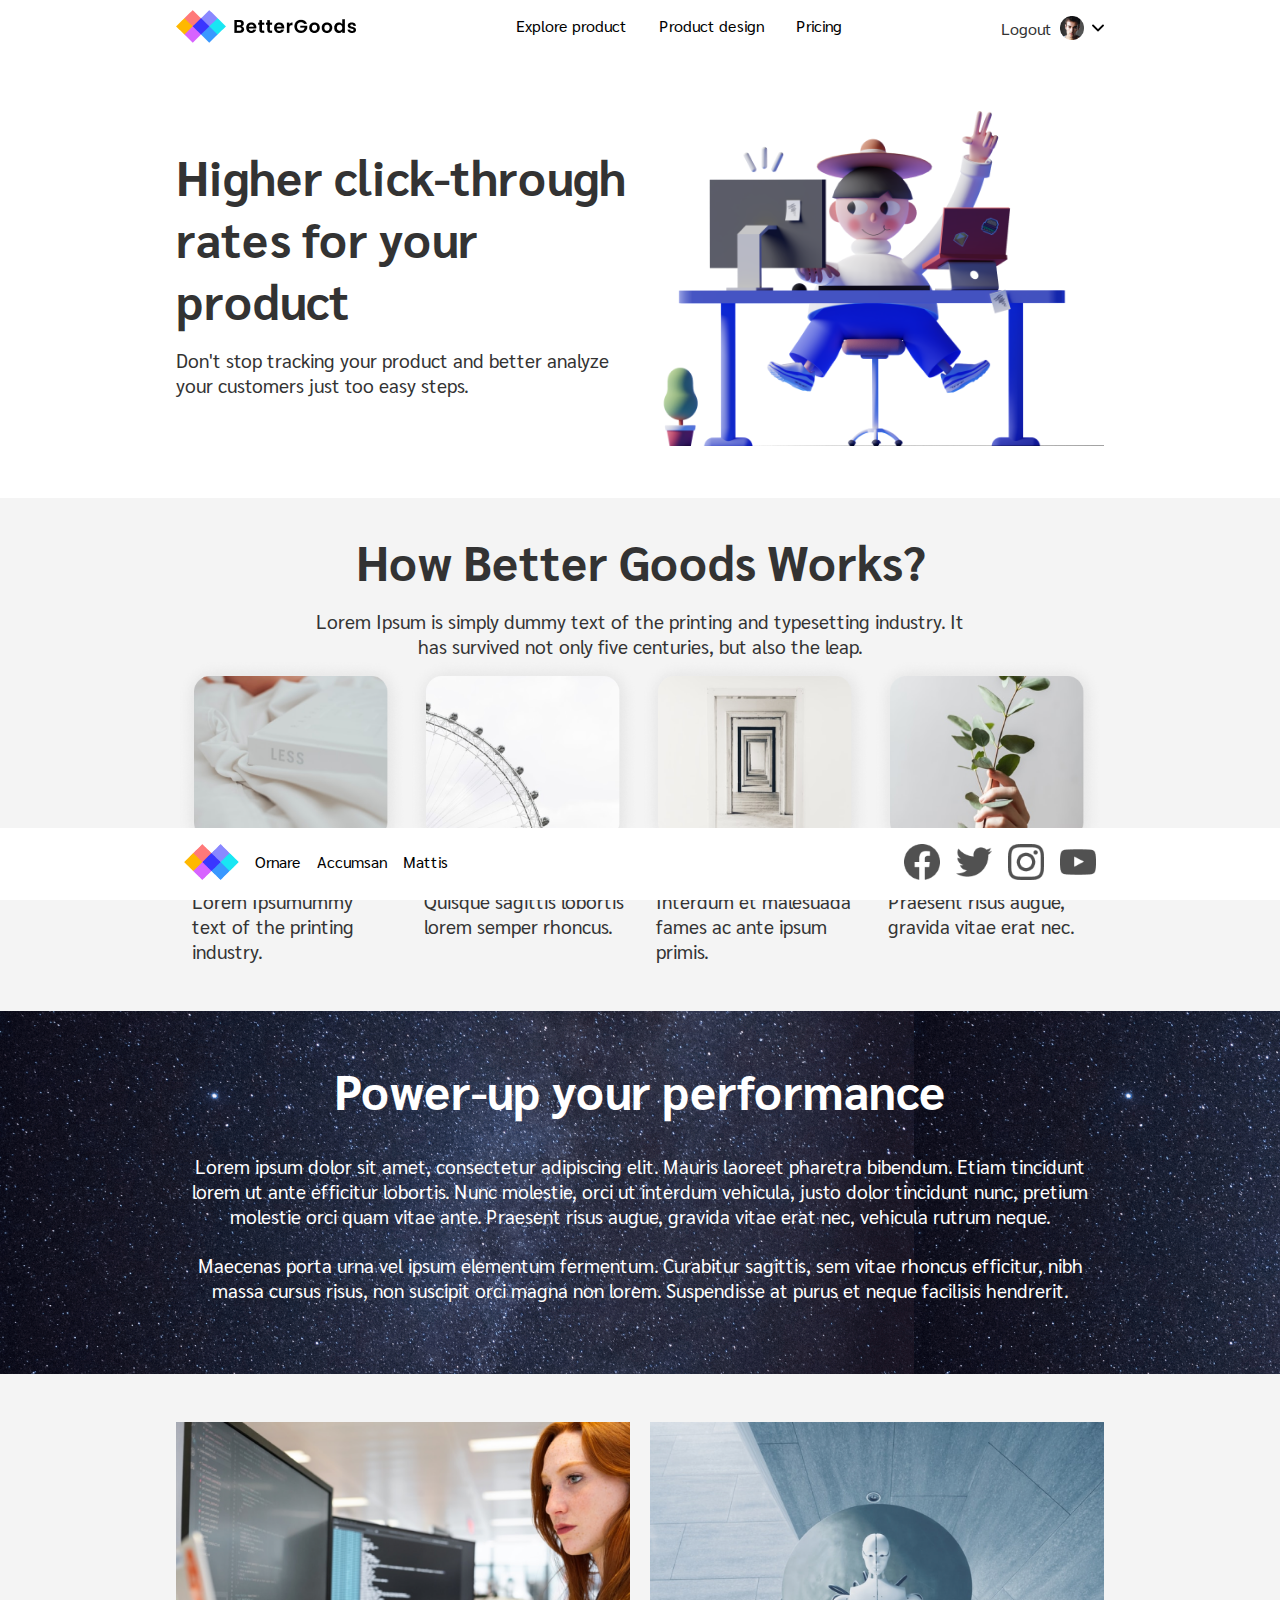
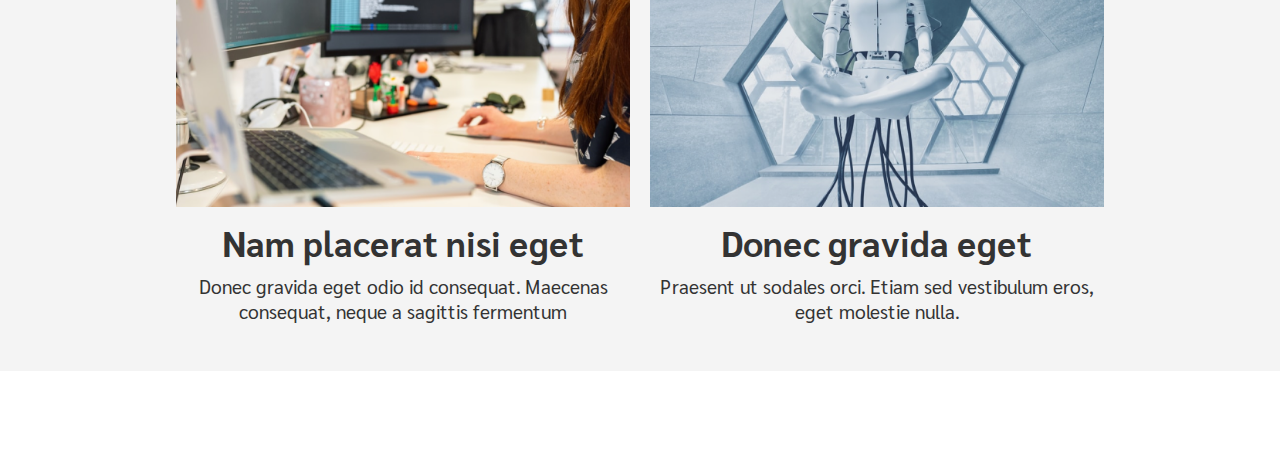
==== web.html @ ad77cd28 "add test-2" ====
<!DOCTYPE html>
<html lang="en">
  <head>
    <meta charset="UTF-8" />
    <meta http-equiv="X-UA-Compatible" content="IE=edge" />
    <meta name="viewport" content="width=device-width, initial-scale=1.0" />
    <title>Test-2</title>
    <link rel="preconnect" href="https://fonts.googleapis.com" />
    <link rel="preconnect" href="https://fonts.gstatic.com" crossorigin />
    <link
      href="https://fonts.googleapis.com/css2?family=Sarabun&display=swap"
      rel="stylesheet"
    />
    <link rel="stylesheet" href="assets/styles/reset.css" />
    <link rel="stylesheet" href="assets/styles/web.css" />
  </head>
  <body>
    <header>
      <div class="wrapper">
        <div class="logo">
          <a href="#"
            ><img src="assets/imgs/logo-full.png" class="img-logo"
          /></a>
        </div>
        <nav>
          <ul>
            <li>
              <a href="#">Explore product</a>
            </li>
            <li>
              <a href="#">Product design</a>
            </li>
            <li>
              <a href="#">Pricing</a>
            </li>
          </ul>
        </nav>
        <div class="logout">
          <a href="#"
            >Logout
            <img src="assets/imgs/profile.png" height="24" class="mx-2" />
            <img src="assets/imgs/down-arrow.png" height="12"
          /></a>
        </div>
      </div>
    </header>
    <div class="body">
      <div class="wrapper">
        <div class="hero">
          <div class="hero-text">
            <h1>Higher click-through rates for your product</h1>
            <p>
              Don't stop tracking your product and better analyze your customers
              just too easy steps.
            </p>
          </div>
          <div class="hero-img">
            <img src="assets/imgs/click-through-rate.png" class="responsive" />
          </div>
        </div>
      </div>
      <div class="features">
        <div class="wrapper">
          <div class="features-text">
            <h1 class="text-center">How Better Goods Works?</h1>
            <p class="text-center">
              Lorem Ipsum is simply dummy text of the printing and typesetting
              industry. It has survived not only five centuries, but also the
              leap.
            </p>
          </div>
          <div class="features-lists">
            <div class="features-cards">
              <img src="assets/imgs/how-it-work-1.png" class="responsive" />
              <p>
                <b>1.Lorem ipsum Order</b><br />
                Lorem Ipsumummy text of the printing industry.
              </p>
            </div>
            <div class="features-cards">
              <img src="assets/imgs/how-it-work-2.png" class="responsive" />
              <p>
                <b>2.Odee lorem ipsum</b><br />
                Quisque sagittis lobortis lorem semper rhoncus.
              </p>
            </div>
            <div class="features-cards">
              <img src="assets/imgs/how-it-work-3.png" class="responsive" />
              <p>
                <b>3.Odee lorem ipsum</b><br />
                Interdum et malesuada fames ac ante ipsum primis.
              </p>
            </div>
            <div class="features-cards">
              <img src="assets/imgs/how-it-work-4.png" class="responsive" />
              <p>
                <b>4.Odee lorem ipsum</b><br />
                Praesent risus augue, gravida vitae erat nec.
              </p>
            </div>
          </div>
        </div>
      </div>
      <div class="description">
        <div class="wrapper">
          <div class="description-text">
            <h1 class="text-center">Power-up your performance</h1>
            <p class="text-center">
              Lorem ipsum dolor sit amet, consectetur adipiscing elit. Mauris
              laoreet pharetra bibendum. Etiam tincidunt lorem ut ante efficitur
              lobortis. Nunc molestie, orci ut interdum vehicula, justo dolor
              tincidunt nunc, pretium molestie orci quam vitae ante. Praesent
              risus augue, gravida vitae erat nec, vehicula rutrum neque.
            </p>
            <p class="text-center">
              Maecenas porta urna vel ipsum elementum fermentum. Curabitur
              sagittis, sem vitae rhoncus efficitur, nibh massa cursus risus,
              non suscipit orci magna non lorem. Suspendisse at purus et neque
              facilisis hendrerit.
            </p>
          </div>
        </div>
      </div>
      <div class="more">
        <div class="wrapper">
          <div class="more-lists">
            <div class="more-cards">
              <img src="assets/imgs/power-up-2.png" class="responsive" />
              <h2 class="text-center">Nam placerat nisi eget</h2>
              <p class="text-center">
                Donec gravida eget odio id consequat. Maecenas consequat, neque
                a sagittis fermentum
              </p>
            </div>
            <div class="more-cards">
              <img src="assets/imgs/power-up-3.png" class="responsive" />
              <h2 class="text-center">Donec gravida eget</h2>
              <p class="text-center">
                Praesent ut sodales orci. Etiam sed vestibulum eros, eget
                molestie nulla.
              </p>
            </div>
          </div>
        </div>
      </div>
    </div>
    <footer>
      <div class="wrapper">
        <div class="sitemap">
          <ul>
            <li>
              <a href="#"
                ><img
                  src="assets/imgs/logo-alone.png"
                  class="img-logo"
                />
              </a>
            </li>
            <li>
              <a href="#">Ornare</a>
            </li>
            <li>
              <a href="#">Accumsan</a>
            </li>
            <li>
              <a href="#">Mattis</a>
            </li>
          </ul>
        </div>
        <div class="socialmedia">
          <ul>
            <li>
              <a href="#"
                ><img src="assets/imgs/facebook-logo.png" width="36"
              /></a>
            </li>
            <li>
              <a href="#"
                ><img src="assets/imgs/twitter-logo.png" width="36"
              /></a>
            </li>
            <li>
              <a href="#"
                ><img src="assets/imgs/instagram-logo.png" width="36"
              /></a>
            </li>
            <li>
              <a href="#"
                ><img src="assets/imgs/youtube-logo.png" width="36"
              /></a>
            </li>
          </ul>
        </div>
      </div>
    </footer>
  </body>
</html>
---- assets/styles/web.css ----
html,
body {
  margin: 0;
  padding: 0;
  font-family: "Sarabun", sans-serif;
  color: #333;
}

.wrapper {
  width: 100%;
  max-width: 960px;
  margin: auto;
  padding: 0 1rem;
}
header {
  width: 100%;
  position: fixed;
  top: 0;
  background: #fff;
  -webkit-backface-visibility: hidden;
}

header .wrapper {
  display: flex;
  justify-content: space-between;
  padding: 0.5rem 1rem;
  align-items: center;
}

header .wrapper ul li a {
  text-decoration: none;
  padding: 0 1rem;
  display: block;
  line-height: 36px;
  color: #000;
}

.logout a {
  display: flex;
  align-items: center;
}

.logout .img-logo {
  height: 32px;
}

footer {
  width: 100%;
  position: fixed;
  bottom: 0;
  background: #fff;
}

footer .img-logo {
  height: 36px;
}

footer .wrapper {
  display: flex;
  justify-content: space-between;
  padding: 1rem;
  align-items: center;
}

header .wrapper ul,
footer .wrapper ul {
  display: inline-block;
  list-style: none;
  margin: 0;
  padding: 0;
}

header .wrapper ul li,
footer .wrapper ul li {
  margin: 0;
  padding: 0;
  float: left;
  height: 36px;
}

footer .wrapper ul li a {
  text-decoration: none;
  padding: 0 0.5rem;
  display: block;
  line-height: 36px;
  color: #000;
}

.body {
  padding-top: 60px;
  padding-bottom: 80px;
}

.mx-2 {
  margin-left: 0.5rem;
  margin-right: 0.5rem;
}

.mx-4 {
  margin-left: 1rem;
  margin-right: 1rem;
}

.hero {
  padding-top: 2rem;
  padding-bottom: 3rem;
  display: flex;
  align-items: center;
}

.hero-text {
  flex: 4;
  padding: 1rem 0;
}

h1 {
  font-size: 3rem;
  font-weight: bold;
  margin-bottom: 1rem;
}

h2 {
  font-size: 2.2rem;
  font-weight: bold;
  margin-top: 0.5rem;
  margin-bottom: 0.5rem;
}

p {
  font-size: 1.2rem;
}

.hero-img {
  flex: 4;
}

.features {
  padding-top: 2rem;
  padding-bottom: 3rem;
  background-color: #f3f3f3f3;
}

.features-text {
  max-width: 650px;
  margin: auto;
}

.features-lists {
  /* margin: auto;
  max-width: 860px; */
  display: flex;
}

.features-cards {
  flex: 1;
}

.features-cards p {
  padding: 0 1rem;
}

.features-cards p b {
  font-weight: bold;
}

.description {
  padding-top: 3rem;
  padding-bottom: 3rem;
  color: #fff;
  background-image: url("../imgs/power-up-1.png");
  background-size: contain;
}
.description h1 {
  margin-bottom: 2rem;
}

.description p {
  margin-bottom: 1.5rem;
}

.text-center {
  text-align: center;
}

img.responsive {
  max-width: 100%;
}

.more {
  padding-top: 3rem;
  padding-bottom: 3rem;
  background-color: #f3f3f3f3;
}

.more-lists {
  /* margin: auto;
  max-width: 860px; */
  display: flex;
  gap: 1.2rem;
}

.more-lists .more-cards {
  flex: 1;
}

@media only screen and (max-width: 767px) {
  h1 {
    font-size: 1.6rem;
    margin-bottom: 0.5rem;
  }

  h2 {
    font-size: 1.2rem;
    margin-top: 0.3rem;
    margin-bottom: 0.3rem;
  }
  p {
    font-size: 1rem;
  }
  .body {
    padding-bottom: 0;
  }
  header nav {
    display: none;
  }
  .logout .img-logo {
    height: 36px;
  }

  header .logout {
    display: none;
  }
  .hero {
    flex-direction: column-reverse;
    padding-top: 1rem;
    padding-bottom: 2rem;
  }

  .features-lists {
    flex-direction: column;
  }
  .features-cards {
    padding: 1rem;
  }
  .more {
    padding: 0;
  }

  .more .wrapper {
    padding: 0;
  }

  .more .more-lists {
    flex-direction: column;
  }
  .more-cards h2 {
    padding: 1rem 1rem 0.5rem;
  }
  .more-cards p {
    padding: 0 1rem 2rem;
  }
  footer {
    position: initial;
  }
  footer .wrapper {
    flex-direction: column;
    align-items: normal;
  }

  footer .wrapper .sitemap ul {
    display: block;
  }

  footer .wrapper .sitemap ul li {
    float: none;
    height: auto;
  }

  footer .img-logo {
    height: 50px;
  }
  
  footer .sitemap {
    padding-top: 1rem;
  }

  footer .socialmedia {
    padding: 1rem 0;
  }
}
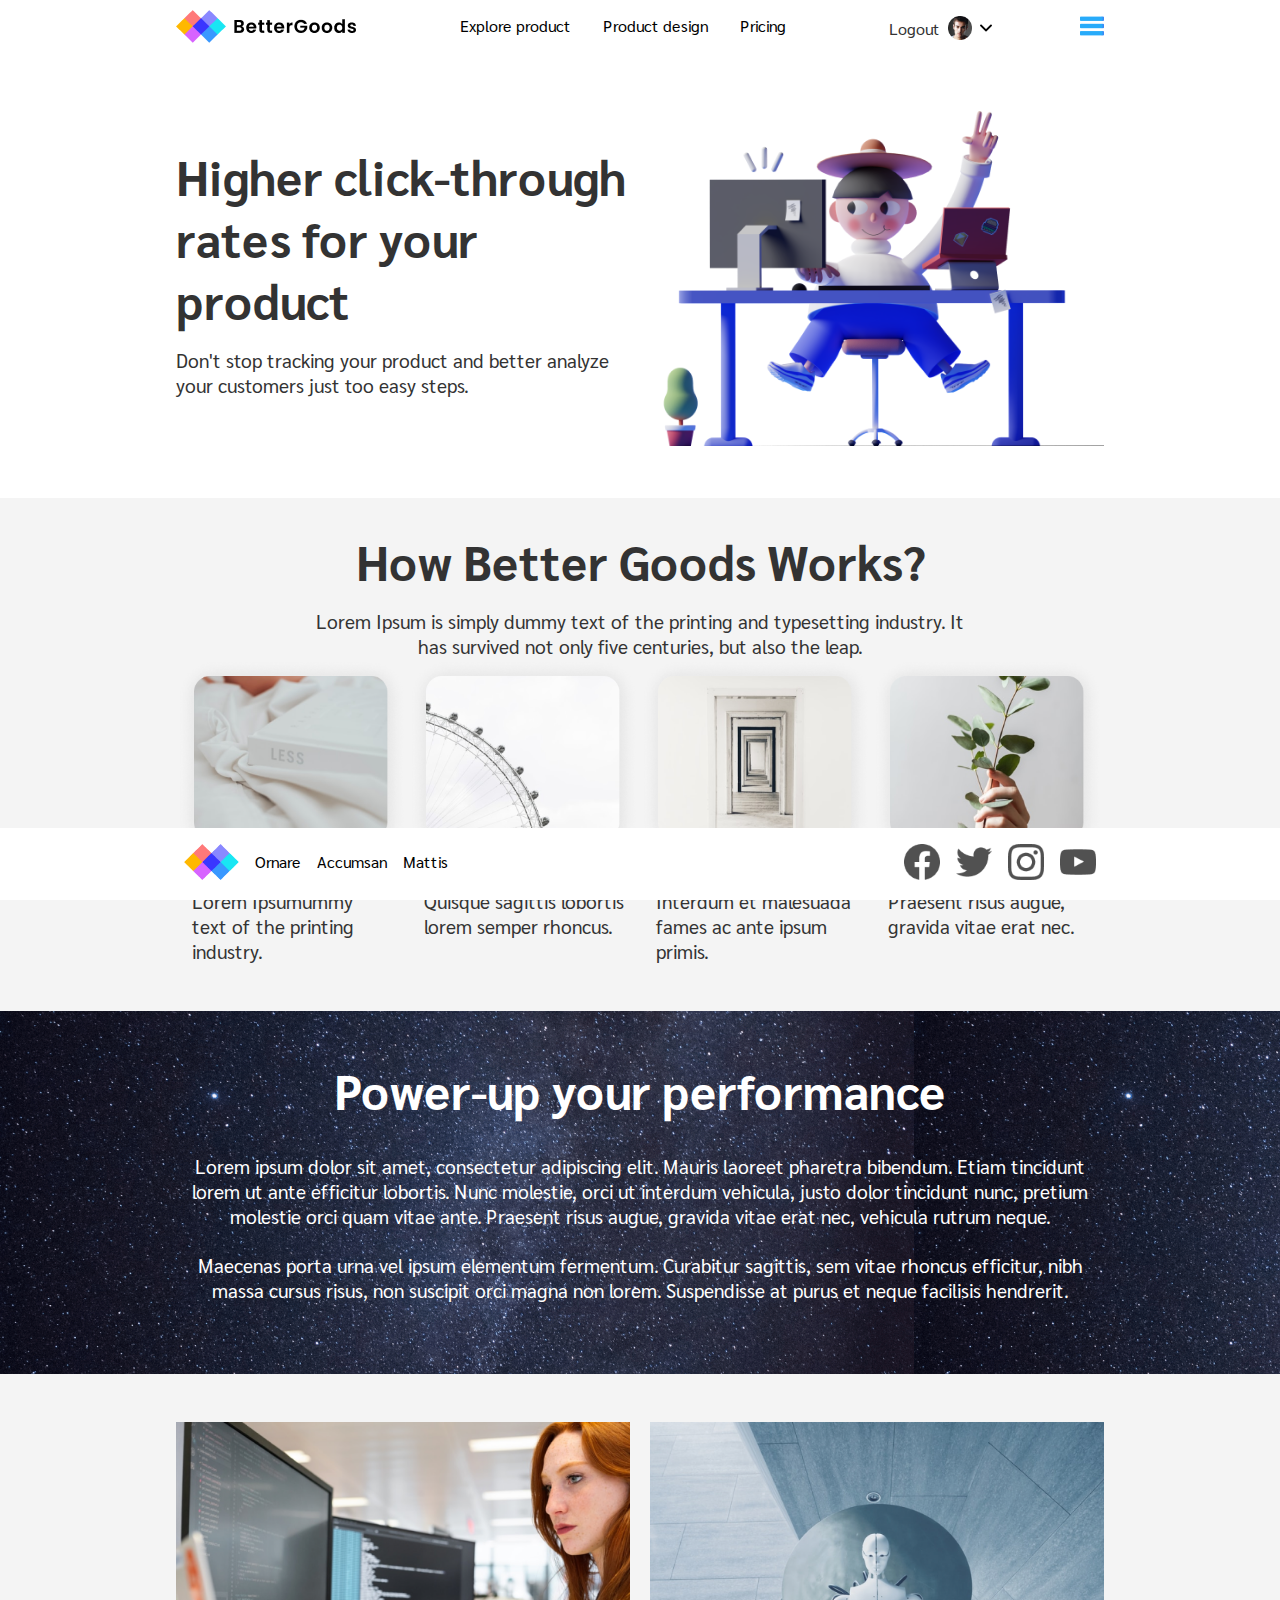
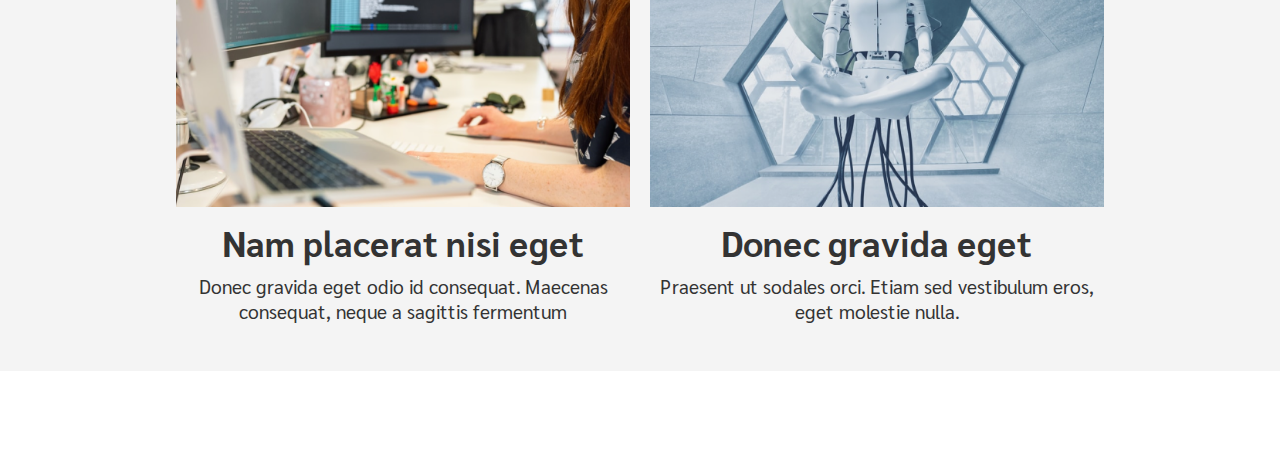
==== commit 918df384: "update menu" ====
--- a/web.html
+++ b/web.html
@@ -22,7 +22,7 @@
             ><img src="assets/imgs/logo-full.png" class="img-logo"
           /></a>
         </div>
-        <nav>
+        <nav id="navigate">
           <ul>
             <li>
               <a href="#">Explore product</a>
@@ -32,6 +32,12 @@
             </li>
             <li>
               <a href="#">Pricing</a>
+            </li>
+            <li class="logout">
+              <a href="#"
+                >Logout
+                <img src="assets/imgs/profile.png" height="24" class="mx-2" />
+              </a>
             </li>
           </ul>
         </nav>
@@ -42,6 +48,10 @@
             <img src="assets/imgs/down-arrow.png" height="12"
           /></a>
         </div>
+        <div class="hamberger" id="hambergerMenu">
+          <img src="assets/imgs/menu.png" />
+        </div>
+        <!-- <div class="mobilemenu"></div> -->
       </div>
     </header>
     <div class="body">
@@ -150,10 +160,7 @@
           <ul>
             <li>
               <a href="#"
-                ><img
-                  src="assets/imgs/logo-alone.png"
-                  class="img-logo"
-                />
+                ><img src="assets/imgs/logo-alone.png" class="img-logo" />
               </a>
             </li>
             <li>
@@ -194,4 +201,11 @@
       </div>
     </footer>
   </body>
+  <script>
+    const hambergerMenu = document.getElementById("hambergerMenu");
+    hambergerMenu.addEventListener("click", () => {
+      const nav = document.getElementById("navigate");
+      nav.classList.toggle("show");
+    });
+  </script>
 </html>
--- a/assets/styles/web.css
+++ b/assets/styles/web.css
@@ -30,7 +30,7 @@
 header .wrapper ul li a {
   text-decoration: none;
   padding: 0 1rem;
-  display: block;
+  display: flex;
   line-height: 36px;
   color: #000;
 }
@@ -203,6 +203,10 @@
   flex: 1;
 }
 
+li.logout {
+  display: none;
+}
+
 @media only screen and (max-width: 767px) {
   h1 {
     font-size: 1.6rem;
@@ -223,13 +227,42 @@
   header nav {
     display: none;
   }
+
+  header nav.show {
+    position: absolute;
+    height: auto;
+    top: 53px;
+    margin-left: -1rem;
+    padding: 1rem;
+    width: 100%;
+    background-color: #fff;
+    display: block;
+  }
+
+  header .wrapper ul {
+    display: block;
+  }
+
+  header .wrapper ul li {
+    float: none;
+    height: auto;
+  }
+  header .wrapper ul li a {
+    padding: 0.25rem 1rem;
+  }
+
   .logout .img-logo {
     height: 36px;
   }
 
-  header .logout {
+  div.logout {
     display: none;
   }
+
+  li.logout{
+    display: block;
+  }
+
   .hero {
     flex-direction: column-reverse;
     padding-top: 1rem;
@@ -279,7 +312,7 @@
   footer .img-logo {
     height: 50px;
   }
-  
+
   footer .sitemap {
     padding-top: 1rem;
   }
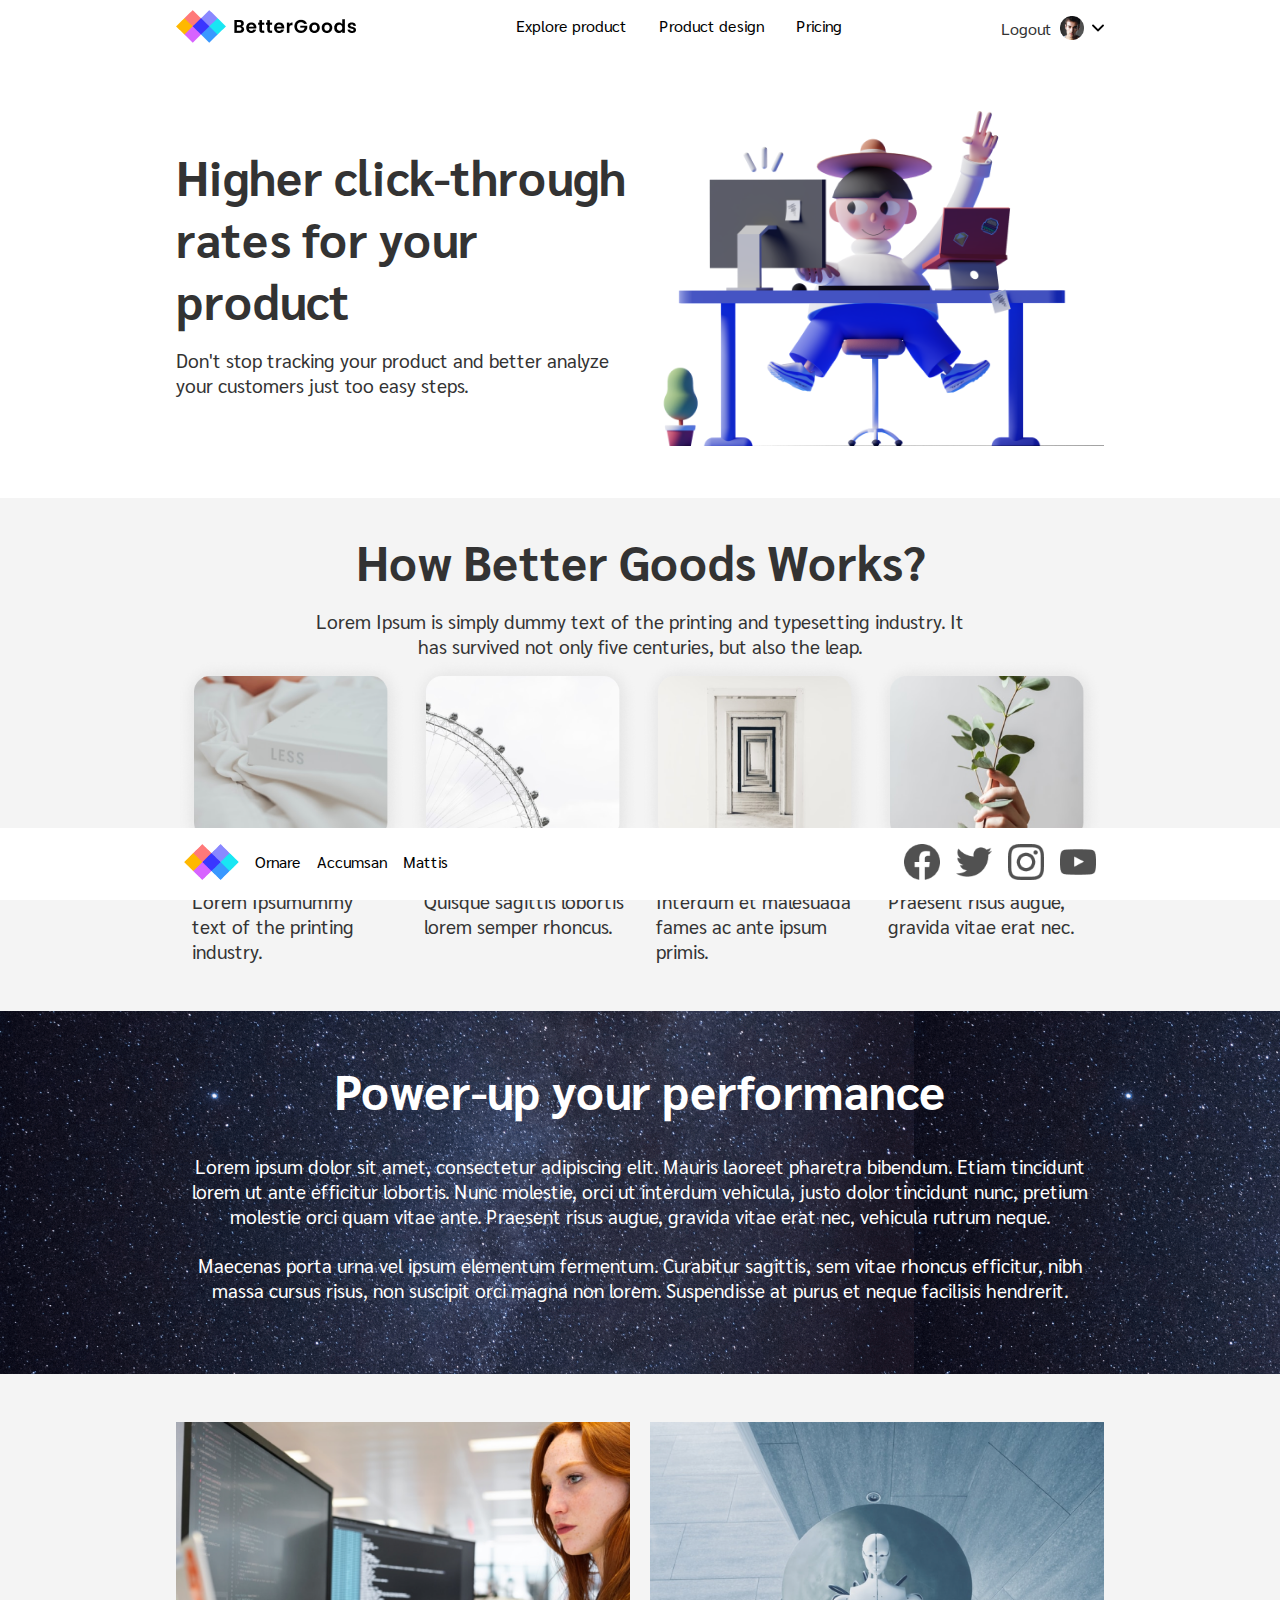
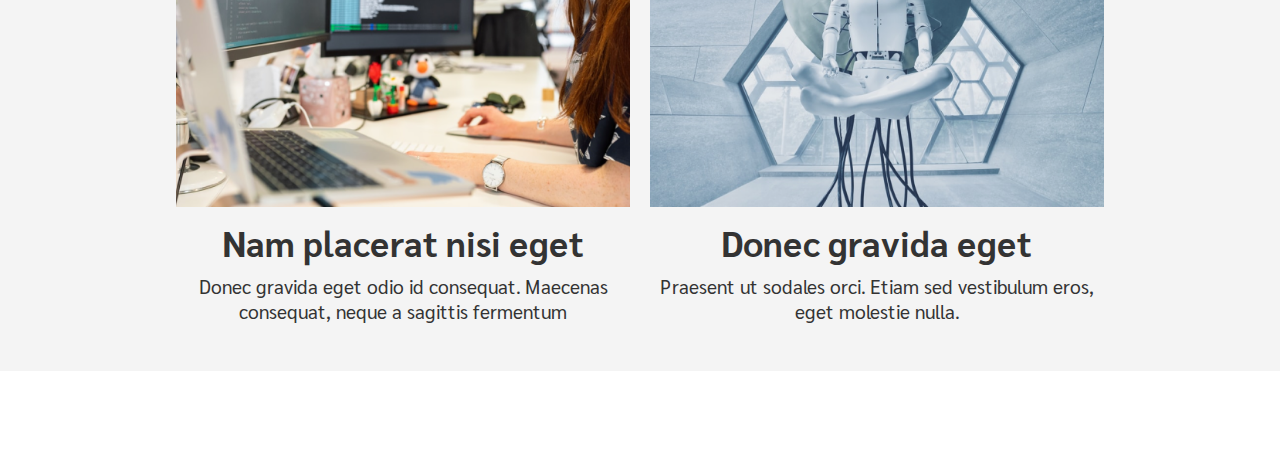
==== commit 61178139: "Update web.html" ====
--- a/web.html
+++ b/web.html
@@ -202,10 +202,13 @@
     </footer>
   </body>
   <script>
-    const hambergerMenu = document.getElementById("hambergerMenu");
-    hambergerMenu.addEventListener("click", () => {
+    const hambergerMenuAction = (evt) => {
+      evt.preventDefault();
       const nav = document.getElementById("navigate");
       nav.classList.toggle("show");
-    });
+    };
+    const hambergerMenu = document.getElementById("hambergerMenu");
+    hambergerMenu.addEventListener("click", hambergerMenuAction);
+    hambergerMenu.addEventListener("touchstart", hambergerMenuAction);
   </script>
 </html>
--- a/assets/styles/web.css
+++ b/assets/styles/web.css
@@ -204,6 +204,10 @@
 }
 
 li.logout {
+  display: none;
+}
+
+#hambergerMenu {
   display: none;
 }
 
@@ -251,6 +255,10 @@
     padding: 0.25rem 1rem;
   }
 
+  #hambergerMenu {
+    display: block;
+  }
+
   .logout .img-logo {
     height: 36px;
   }
@@ -259,7 +267,7 @@
     display: none;
   }
 
-  li.logout{
+  li.logout {
     display: block;
   }
 
